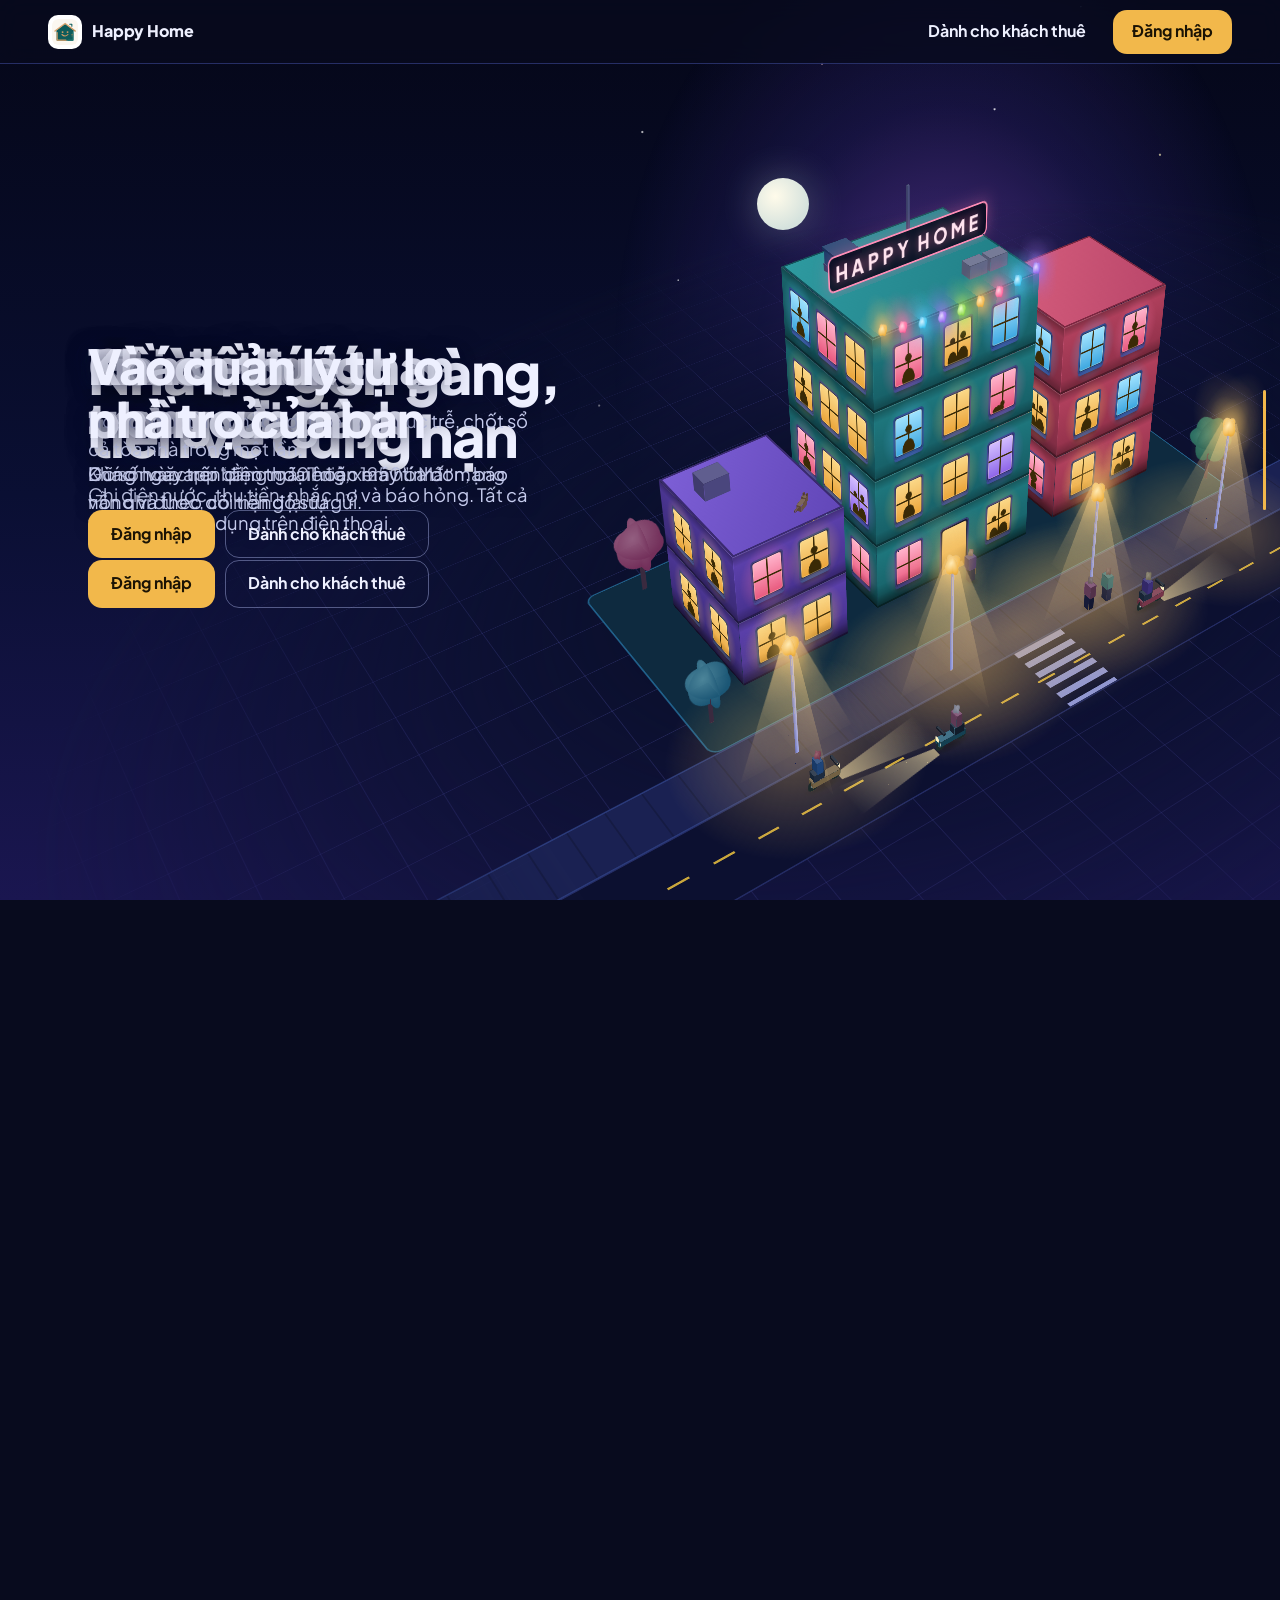
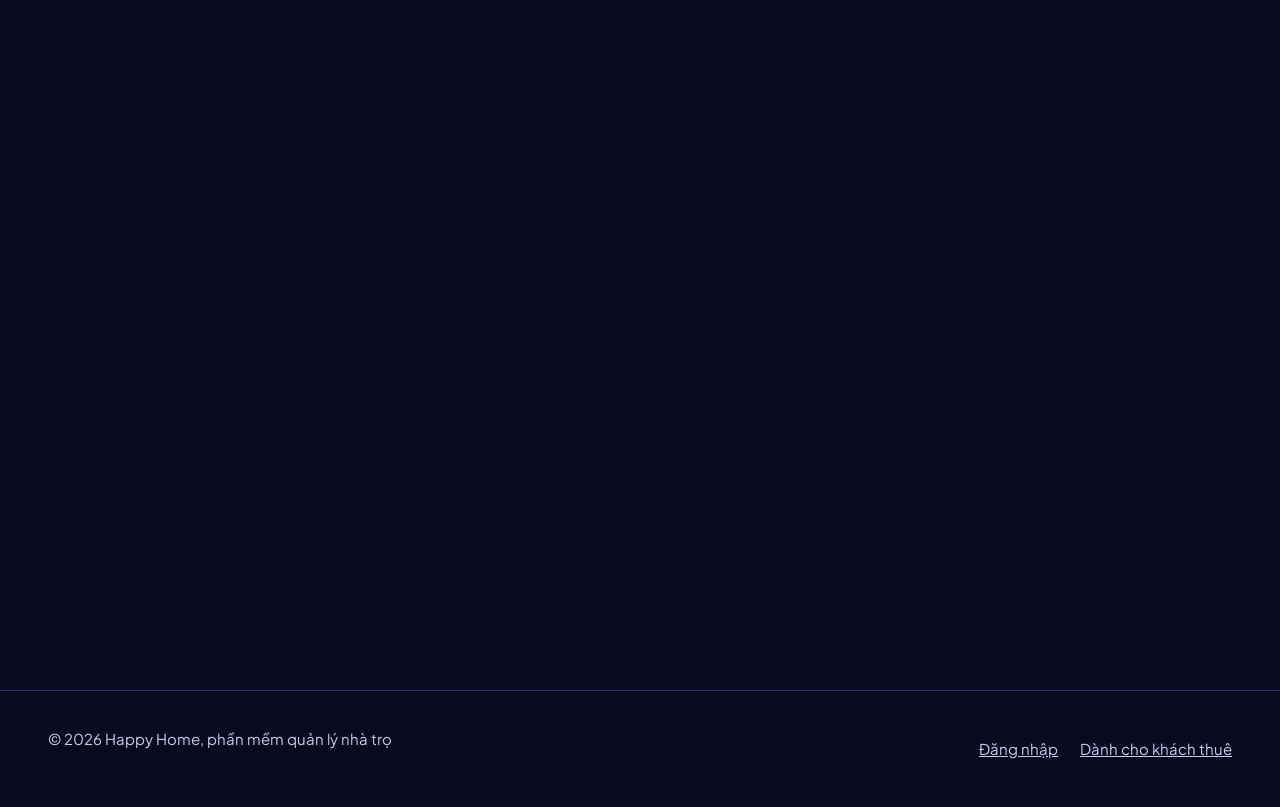
==== gioi-thieu/index.html @ 99007928 "Trang giới thiệu có hiệu ứng cuộn: khu nhà trọ 3D nhiều màu, trời đi từ sáng qua chiều tới tối - gio" ====
<!DOCTYPE html>
<html lang="vi">
<head>
  <meta charset="UTF-8">
  <meta name="viewport" content="width=device-width, initial-scale=1.0, viewport-fit=cover">
  <title>Happy Home: quản lý nhà trọ gọn gàng, tiền về đúng hạn</title>
  <meta name="description" content="Ghi điện nước, thu tiền, nhắc nợ và báo hỏng trong một ứng dụng trên điện thoại, dành cho chủ nhà trọ.">
  <meta name="theme-color" content="#080B1E">
  <meta name="color-scheme" content="dark">
  <meta property="og:type" content="website">
  <meta property="og:title" content="Happy Home: quản lý nhà trọ gọn gàng, tiền về đúng hạn">
  <meta property="og:description" content="Ghi điện nước, thu tiền, nhắc nợ và báo hỏng trong một ứng dụng trên điện thoại.">
  <meta property="og:image" content="https://giathinh-anl.github.io/happy-home/assets/icon-512.png">
  <link rel="icon" type="image/svg+xml" href="../assets/logo-icon.svg">
  <link rel="preconnect" href="https://fonts.googleapis.com">
  <link rel="preconnect" href="https://fonts.gstatic.com" crossorigin>
  <link href="https://fonts.googleapis.com/css2?family=Plus+Jakarta+Sans:wght@400..800&display=swap" rel="stylesheet">
  <link rel="stylesheet" href="gioi-thieu.css?v=32">
</head>
<body>
  <header class="nav">
    <a class="brand" href="./" aria-label="Happy Home">
      <img src="../assets/logo-icon.svg" alt="" width="34" height="34">
      <span>Happy Home</span>
    </a>
    <div class="nav-r">
      <a class="btn ghost" href="../tenant-app/">Dành cho khách thuê</a>
      <a class="btn primary" href="../">Đăng nhập</a>
    </div>
  </header>

  <main>
    <section class="scene" id="scene" aria-label="Giới thiệu Happy Home">
      <p class="sr-only">Happy Home giúp chủ nhà trọ ghi điện nước, thu tiền đúng hạn, nhắc nợ, chốt sổ cả tòa nhà trong một lần. Khách thuê vào bằng mã riêng để xem hóa đơn, báo hỏng và theo dõi tiến độ sửa.</p>

      <div class="stage">
        <div class="copy">
          <div class="cap cap-0">
            <h1>Nhà trọ gọn gàng, tiền về đúng hạn</h1>
            <p>Ghi điện nước, thu tiền, nhắc nợ và báo hỏng. Tất cả trong một ứng dụng trên điện thoại.</p>
            <div class="actions">
              <a class="btn primary" href="../">Đăng nhập</a>
              <a class="btn outline" href="../tenant-app/">Dành cho khách thuê</a>
            </div>
          </div>

          <div class="cap cap-1">
            <h2>Ghi điện nước trong vài giây</h2>
            <p>Gõ số hoặc nói “phòng 101 điện 1250”. Mất mạng vẫn ghi được, có mạng lại tự gửi.</p>
          </div>

          <div class="cap cap-2">
            <h2>Tiền về đúng hạn</h2>
            <p>Hóa đơn tự tính, nhắc nợ theo từng mức trễ, chốt sổ cả tòa nhà trong một lần.</p>
          </div>

          <div class="cap cap-3">
            <h2>Khách thuê tự lo phần của mình</h2>
            <p>Khách vào app bằng mã riêng, xem hóa đơn, báo hỏng và theo dõi tiến độ sửa.</p>
          </div>

          <div class="cap cap-4">
            <h2>Vào quản lý nhà trọ của bạn</h2>
            <p>Dùng ngay trên điện thoại hoặc máy tính.</p>
            <div class="actions">
              <a class="btn primary" href="../">Đăng nhập</a>
              <a class="btn outline" href="../tenant-app/">Dành cho khách thuê</a>
            </div>
          </div>
        </div>

        <div class="scene3d" role="img" aria-label="Khu nhà trọ về đêm: các tầng của tòa nhà lần lượt hạ xuống, đèn đường và cửa sổ sáng dần, xe máy chạy qua, khách thuê kéo vali vào cửa, khi bạn cuộn trang">
          <div class="sky" aria-hidden="true"><i class="sun"></i><i class="moon"></i><i class="stars"></i><i class="cloud" style="--x:6%;--y:16%;--w:300px"></i><i class="cloud" style="--x:44%;--y:8%;--w:260px"></i><i class="cloud" style="--x:66%;--y:26%;--w:320px"></i><i class="cloud" style="--x:20%;--y:34%;--w:240px"></i></div>
          <div class="fit"><div class="world"><i class="plane ground"></i><i class="plane plot"></i><i class="plane walk"></i><i class="plane road"></i><i class="plane zebra"></i><div class="tree" style="--x:-340px;--y:-118px;--s:1.0;--lfa:#FF9BC2;--lfb:#C2437F"><i class="trunk tr1"></i><i class="trunk tr2"></i><i class="crown k1"></i><i class="crown k2"></i><i class="crown k3"></i></div><div class="tree" style="--x:-185px;--y:-132px;--s:0.9;--lfa:#5FD6A0;--lfb:#1F8F6B"><i class="trunk tr1"></i><i class="trunk tr2"></i><i class="crown k1"></i><i class="crown k2"></i><i class="crown k3"></i></div><div class="tree" style="--x:170px;--y:-128px;--s:1.0;--lfa:#B79BFF;--lfb:#6B47D6"><i class="trunk tr1"></i><i class="trunk tr2"></i><i class="crown k1"></i><i class="crown k2"></i><i class="crown k3"></i></div><div class="tree" style="--x:335px;--y:-112px;--s:0.95;--lfa:#FF9BC2;--lfb:#C2437F"><i class="trunk tr1"></i><i class="trunk tr2"></i><i class="crown k1"></i><i class="crown k2"></i><i class="crown k3"></i></div><div class="tree" style="--x:-385px;--y:128px;--s:0.85;--lfa:#7FE3F0;--lfb:#1C8FB0"><i class="trunk tr1"></i><i class="trunk tr2"></i><i class="crown k1"></i><i class="crown k2"></i><i class="crown k3"></i></div><div class="tree" style="--x:395px;--y:140px;--s:0.9;--lfa:#5FD6A0;--lfb:#1F8F6B"><i class="trunk tr1"></i><i class="trunk tr2"></i><i class="crown k1"></i><i class="crown k2"></i><i class="crown k3"></i></div><div class="lamp" style="--x:-330px;--y:225px;--i:0"><i class="pole p1"></i><i class="pole p2"></i><i class="pool"></i><i class="cone cn1"></i><i class="cone cn2"></i><div class="bulb lampb" style="--x:0px;--y:0px;--z:140px;--s:22px;"><i class="core c1"></i><i class="core c2"></i><i class="halo h1"></i><i class="halo h2"></i></div></div><div class="lamp" style="--x:-110px;--y:225px;--i:1"><i class="pole p1"></i><i class="pole p2"></i><i class="pool"></i><i class="cone cn1"></i><i class="cone cn2"></i><div class="bulb lampb" style="--x:0px;--y:0px;--z:140px;--s:22px;"><i class="core c1"></i><i class="core c2"></i><i class="halo h1"></i><i class="halo h2"></i></div></div><div class="lamp" style="--x:110px;--y:225px;--i:2"><i class="pole p1"></i><i class="pole p2"></i><i class="pool"></i><i class="cone cn1"></i><i class="cone cn2"></i><div class="bulb lampb" style="--x:0px;--y:0px;--z:140px;--s:22px;"><i class="core c1"></i><i class="core c2"></i><i class="halo h1"></i><i class="halo h2"></i></div></div><div class="lamp" style="--x:330px;--y:225px;--i:3"><i class="pole p1"></i><i class="pole p2"></i><i class="pool"></i><i class="cone cn1"></i><i class="cone cn2"></i><div class="bulb lampb" style="--x:0px;--y:0px;--z:140px;--s:22px;"><i class="core c1"></i><i class="core c2"></i><i class="halo h1"></i><i class="halo h2"></i></div></div><i class="plane spill"></i><div class="bld tower" style="--w:240px;--d:190px;--h:84px;--x:0px;--y:-10px"><i class="plane shadow" style="--a:22;--b:72"></i><div class="floor" style="--z:0px;--a:22;--b:36;--t0:84"><div class="face f-front"><i class="win lc-p" style="--j:0"></i><b class="door"></b><i class="win sil-b" style="--j:1"></i></div><div class="face f-right"><i class="win sil-a lc-c" style="--j:2"></i><i class="win sil-c" style="--j:3"></i><i class="win lc-v" style="--j:4"></i></div><div class="face f-back"><i class="win sil-a lc-p" style="--j:5"></i><i class="win" style="--j:6"></i><i class="win" style="--j:7"></i></div><div class="face f-left"><i class="win sil-a" style="--j:8"></i><i class="win lc-c" style="--j:9"></i><i class="win lc-p" style="--j:10"></i></div><div class="face f-top"></div></div><div class="floor" style="--z:84px;--a:34;--b:48;--t0:96"><div class="face f-front"><i class="win sil-a" style="--j:0"></i><i class="win fl" style="--j:1"><u></u></i><i class="win lc-v" style="--j:2"></i></div><div class="face f-right"><i class="win sil-a" style="--j:3"></i><i class="win sil-b lc-p" style="--j:4"></i><i class="win lc-c" style="--j:5"></i></div><div class="face f-back"><i class="win sil-a" style="--j:6"></i><i class="win sil-d" style="--j:7"></i><i class="win" style="--j:8"></i></div><div class="face f-left"><i class="win sil-a lc-p" style="--j:9"></i><i class="win" style="--j:10"></i><i class="win sil-b lc-v" style="--j:11"></i></div><div class="face f-top"></div></div><div class="floor" style="--z:168px;--a:46;--b:60;--t0:108"><div class="face f-front"><i class="win sil-a lc-c" style="--j:0"></i><i class="win" style="--j:1"></i><i class="win sil-c lc-p" style="--j:2"></i></div><div class="face f-right"><i class="win sil-a" style="--j:3"></i><i class="win" style="--j:4"></i><i class="win" style="--j:5"></i></div><div class="face f-back"><i class="win sil-a" style="--j:6"></i><i class="win lc-p" style="--j:7"></i><i class="win sil-d lc-v" style="--j:8"></i></div><div class="face f-left"><i class="win sil-a" style="--j:9"></i><i class="win" style="--j:10"></i><i class="win" style="--j:11"></i></div><div class="face f-top"></div></div><div class="floor" style="--z:252px;--a:58;--b:72;--t0:120"><div class="face f-front"><i class="win sil-a lc-p" style="--j:0"></i><i class="win sil-b" style="--j:1"></i><i class="win lc-c" style="--j:2"></i></div><div class="face f-right"><i class="win sil-a" style="--j:3"></i><i class="win" style="--j:4"></i><i class="win lc-p" style="--j:5"></i></div><div class="face f-back"><i class="win sil-a" style="--j:6"></i><i class="win" style="--j:7"></i><i class="win sil-b" style="--j:8"></i></div><div class="face f-left"><i class="win sil-a lc-c" style="--j:9"></i><i class="win lc-p" style="--j:10"></i><i class="win" style="--j:11"></i></div><div class="face f-top"></div><b class="mb " style="--l:30px;--w:30px;--h:24px;--x:-68px;--y:-42px;--z:84px;--c:#2E8BE0"><i class="m-f"></i><i class="m-b"></i><i class="m-r"></i><i class="m-l"></i><i class="m-t"></i></b><b class="mb " style="--l:34px;--w:34px;--h:3px;--x:-68px;--y:-42px;--z:108px;--c:#1F6DB8"><i class="m-f"></i><i class="m-b"></i><i class="m-r"></i><i class="m-l"></i><i class="m-t"></i></b><b class="mb " style="--l:8px;--w:8px;--h:8px;--x:-80px;--y:-54px;--z:84px;--c:#6E77C2"><i class="m-f"></i><i class="m-b"></i><i class="m-r"></i><i class="m-l"></i><i class="m-t"></i></b><b class="mb " style="--l:8px;--w:8px;--h:8px;--x:-56px;--y:-54px;--z:84px;--c:#6E77C2"><i class="m-f"></i><i class="m-b"></i><i class="m-r"></i><i class="m-l"></i><i class="m-t"></i></b><b class="mb " style="--l:26px;--w:16px;--h:15px;--x:56px;--y:52px;--z:84px;--c:#D6DCFF"><i class="m-f"></i><i class="m-b"></i><i class="m-r"></i><i class="m-l"></i><i class="m-t"></i></b><b class="mb " style="--l:26px;--w:16px;--h:15px;--x:86px;--y:52px;--z:84px;--c:#D6DCFF"><i class="m-f"></i><i class="m-b"></i><i class="m-r"></i><i class="m-l"></i><i class="m-t"></i></b><b class="mb " style="--l:3px;--w:3px;--h:60px;--x:40px;--y:-60px;--z:84px;--c:#9AA3E6"><i class="m-f"></i><i class="m-b"></i><i class="m-r"></i><i class="m-l"></i><i class="m-t"></i></b></div><i class="ring" style="--z:0px;--r:33"></i><i class="ring" style="--z:84px;--r:45"></i><i class="ring" style="--z:168px;--r:57"></i><i class="ring" style="--z:252px;--r:69"></i></div><div class="bld left" style="--w:150px;--d:170px;--h:84px;--x:-250px;--y:15px"><i class="plane shadow" style="--a:84;--b:110"></i><div class="floor" style="--z:0px;--a:84;--b:98;--t0:132"><div class="face f-front"><i class="win sil-a" style="--j:0"></i><i class="win" style="--j:1"></i></div><div class="face f-right"><i class="win lc-v" style="--j:2"></i><i class="win sil-a lc-p" style="--j:3"></i></div><div class="face f-back"><i class="win lc-c" style="--j:4"></i><i class="win" style="--j:5"></i></div><div class="face f-left"><i class="win sil-a" style="--j:6"></i><i class="win" style="--j:7"></i></div><div class="face f-top"></div></div><div class="floor" style="--z:84px;--a:96;--b:110;--t0:144"><div class="face f-front"><i class="win lc-p" style="--j:0"></i><i class="win sil-a" style="--j:1"></i></div><div class="face f-right"><i class="win sil-b" style="--j:2"></i><i class="win sil-c lc-c" style="--j:3"></i></div><div class="face f-back"><i class="win sil-a" style="--j:4"></i><i class="win lc-p" style="--j:5"></i></div><div class="face f-left"><i class="win" style="--j:6"></i><i class="win sil-a" style="--j:7"></i></div><div class="face f-top"></div><b class="mb " style="--l:34px;--w:26px;--h:22px;--x:-34px;--y:-30px;--z:84px;--c:#9C8FEA"><i class="m-f"></i><i class="m-b"></i><i class="m-r"></i><i class="m-l"></i><i class="m-t"></i></b><div class="cat" style="--x:34px;--y:58px"><b class="mb " style="--l:14px;--w:6px;--h:7px;--x:0px;--y:0px;--z:0px;--c:#E8A34B"><i class="m-f"></i><i class="m-b"></i><i class="m-r"></i><i class="m-l"></i><i class="m-t"></i></b><b class="mb " style="--l:6px;--w:6px;--h:6px;--x:9px;--y:0px;--z:3px;--c:#E8A34B"><i class="m-f"></i><i class="m-b"></i><i class="m-r"></i><i class="m-l"></i><i class="m-t"></i></b><b class="mb " style="--l:2px;--w:2px;--h:3px;--x:10px;--y:-2px;--z:9px;--c:#C9822B"><i class="m-f"></i><i class="m-b"></i><i class="m-r"></i><i class="m-l"></i><i class="m-t"></i></b><b class="mb " style="--l:2px;--w:2px;--h:3px;--x:10px;--y:2px;--z:9px;--c:#C9822B"><i class="m-f"></i><i class="m-b"></i><i class="m-r"></i><i class="m-l"></i><i class="m-t"></i></b><b class="mb " style="--l:10px;--w:2px;--h:2px;--x:-11px;--y:0px;--z:4px;--c:#C9822B"><i class="m-f"></i><i class="m-b"></i><i class="m-r"></i><i class="m-l"></i><i class="m-t"></i></b></div></div><i class="ring" style="--z:0px;--r:95"></i><i class="ring" style="--z:84px;--r:107"></i></div><div class="bld right" style="--w:170px;--d:150px;--h:84px;--x:255px;--y:5px"><i class="plane shadow" style="--a:92;--b:130"></i><div class="floor" style="--z:0px;--a:92;--b:106;--t0:140"><div class="face f-front"><i class="win" style="--j:0"></i><i class="win sil-b" style="--j:1"></i></div><div class="face f-right"><i class="win sil-a lc-p" style="--j:2"></i><i class="win" style="--j:3"></i></div><div class="face f-back"><i class="win lc-v" style="--j:4"></i><i class="win sil-a" style="--j:5"></i></div><div class="face f-left"><i class="win sil-c" style="--j:6"></i><i class="win sil-d lc-p" style="--j:7"></i></div><div class="face f-top"></div></div><div class="floor" style="--z:84px;--a:104;--b:118;--t0:152"><div class="face f-front"><i class="win sil-a" style="--j:0"></i><i class="win lc-c" style="--j:1"></i></div><div class="face f-right"><i class="win" style="--j:2"></i><i class="win sil-a" style="--j:3"></i></div><div class="face f-back"><i class="win lc-p" style="--j:4"></i><i class="win lc-v" style="--j:5"></i></div><div class="face f-left"><i class="win sil-a" style="--j:6"></i><i class="win sil-b" style="--j:7"></i></div><div class="face f-top"></div></div><div class="floor" style="--z:168px;--a:116;--b:130;--t0:164"><div class="face f-front"><i class="win lc-c" style="--j:0"></i><i class="win sil-a lc-p" style="--j:1"></i></div><div class="face f-right"><i class="win" style="--j:2"></i><i class="win" style="--j:3"></i></div><div class="face f-back"><i class="win sil-a" style="--j:4"></i><i class="win" style="--j:5"></i></div><div class="face f-left"><i class="win sil-b lc-p" style="--j:6"></i><i class="win sil-a lc-c" style="--j:7"></i></div><div class="face f-top"></div></div><i class="ring" style="--z:0px;--r:103"></i><i class="ring" style="--z:84px;--r:115"></i><i class="ring" style="--z:168px;--r:127"></i></div><div class="bulb fest bc-a" style="--x:-110.0px;--y:91px;--z:346.0px;--s:12px;--j:0"><i class="core c1"></i><i class="core c2"></i><i class="halo h1"></i><i class="halo h2"></i></div><div class="bulb fest bc-p" style="--x:-82.5px;--y:91px;--z:340.3px;--s:12px;--j:1"><i class="core c1"></i><i class="core c2"></i><i class="halo h1"></i><i class="halo h2"></i></div><div class="bulb fest bc-c" style="--x:-55.0px;--y:91px;--z:336.2px;--s:12px;--j:2"><i class="core c1"></i><i class="core c2"></i><i class="halo h1"></i><i class="halo h2"></i></div><div class="bulb fest bc-v" style="--x:-27.5px;--y:91px;--z:333.8px;--s:12px;--j:3"><i class="core c1"></i><i class="core c2"></i><i class="halo h1"></i><i class="halo h2"></i></div><div class="bulb fest bc-l" style="--x:0.0px;--y:91px;--z:333.0px;--s:12px;--j:4"><i class="core c1"></i><i class="core c2"></i><i class="halo h1"></i><i class="halo h2"></i></div><div class="bulb fest bc-a" style="--x:27.5px;--y:91px;--z:333.8px;--s:12px;--j:5"><i class="core c1"></i><i class="core c2"></i><i class="halo h1"></i><i class="halo h2"></i></div><div class="bulb fest bc-p" style="--x:55.0px;--y:91px;--z:336.2px;--s:12px;--j:6"><i class="core c1"></i><i class="core c2"></i><i class="halo h1"></i><i class="halo h2"></i></div><div class="bulb fest bc-c" style="--x:82.5px;--y:91px;--z:340.3px;--s:12px;--j:7"><i class="core c1"></i><i class="core c2"></i><i class="halo h1"></i><i class="halo h2"></i></div><div class="bulb fest bc-v" style="--x:110.0px;--y:91px;--z:346.0px;--s:12px;--j:8"><i class="core c1"></i><i class="core c2"></i><i class="halo h1"></i><i class="halo h2"></i></div><div class="sign" style="--y:-10px;--z:362px">HAPPY HOME</div><div class="scoot" style="--y:282px;--rot:0deg;--x0:-820px;--x1:820px;--xs:160px;--a:104;--b:190"><i class="wheel" style="--x:15px"></i><i class="wheel" style="--x:-15px"></i><b class="mb " style="--l:36px;--w:9px;--h:7px;--x:0px;--y:0px;--z:8px;--c:#FF5A6A"><i class="m-f"></i><i class="m-b"></i><i class="m-r"></i><i class="m-l"></i><i class="m-t"></i></b><b class="mb " style="--l:14px;--w:9px;--h:10px;--x:-9px;--y:0px;--z:14px;--c:#34505A"><i class="m-f"></i><i class="m-b"></i><i class="m-r"></i><i class="m-l"></i><i class="m-t"></i></b><b class="mb " style="--l:8px;--w:11px;--h:15px;--x:-8px;--y:0px;--z:24px;--c:#7B5BE0"><i class="m-f"></i><i class="m-b"></i><i class="m-r"></i><i class="m-l"></i><i class="m-t"></i></b><i class="dk dk1" style="--x:-7px;--y:0px;--z:44px;--s:10px;--c:#FFE27A"></i><i class="dk dk2" style="--x:-7px;--y:0px;--z:44px;--s:10px;--c:#FFE27A"></i><b class="mb " style="--l:3px;--w:14px;--h:3px;--x:14px;--y:0px;--z:24px;--c:#2D3B3A"><i class="m-f"></i><i class="m-b"></i><i class="m-r"></i><i class="m-l"></i><i class="m-t"></i></b><i class="hl"></i><i class="beam"></i></div><div class="scoot" style="--y:318px;--rot:180deg;--x0:820px;--x1:-820px;--xs:-180px;--a:144;--b:244"><i class="wheel" style="--x:15px"></i><i class="wheel" style="--x:-15px"></i><b class="mb " style="--l:36px;--w:9px;--h:7px;--x:0px;--y:0px;--z:8px;--c:#2EC4D6"><i class="m-f"></i><i class="m-b"></i><i class="m-r"></i><i class="m-l"></i><i class="m-t"></i></b><b class="mb " style="--l:14px;--w:9px;--h:10px;--x:-9px;--y:0px;--z:14px;--c:#34505A"><i class="m-f"></i><i class="m-b"></i><i class="m-r"></i><i class="m-l"></i><i class="m-t"></i></b><b class="mb " style="--l:8px;--w:11px;--h:15px;--x:-8px;--y:0px;--z:24px;--c:#FF8FB8"><i class="m-f"></i><i class="m-b"></i><i class="m-r"></i><i class="m-l"></i><i class="m-t"></i></b><i class="dk dk1" style="--x:-7px;--y:0px;--z:44px;--s:10px;--c:#FFFFFF"></i><i class="dk dk2" style="--x:-7px;--y:0px;--z:44px;--s:10px;--c:#FFFFFF"></i><b class="mb " style="--l:3px;--w:14px;--h:3px;--x:14px;--y:0px;--z:24px;--c:#2D3B3A"><i class="m-f"></i><i class="m-b"></i><i class="m-r"></i><i class="m-l"></i><i class="m-t"></i></b><i class="hl"></i><i class="beam"></i></div><div class="scoot" style="--y:282px;--rot:0deg;--x0:-820px;--x1:820px;--xs:-330px;--a:196;--b:292"><i class="wheel" style="--x:15px"></i><i class="wheel" style="--x:-15px"></i><b class="mb " style="--l:36px;--w:9px;--h:7px;--x:0px;--y:0px;--z:8px;--c:#FFC83D"><i class="m-f"></i><i class="m-b"></i><i class="m-r"></i><i class="m-l"></i><i class="m-t"></i></b><b class="mb " style="--l:14px;--w:9px;--h:10px;--x:-9px;--y:0px;--z:14px;--c:#34505A"><i class="m-f"></i><i class="m-b"></i><i class="m-r"></i><i class="m-l"></i><i class="m-t"></i></b><b class="mb " style="--l:8px;--w:11px;--h:15px;--x:-8px;--y:0px;--z:24px;--c:#2E8BE0"><i class="m-f"></i><i class="m-b"></i><i class="m-r"></i><i class="m-l"></i><i class="m-t"></i></b><i class="dk dk1" style="--x:-7px;--y:0px;--z:44px;--s:10px;--c:#FF5A6A"></i><i class="dk dk2" style="--x:-7px;--y:0px;--z:44px;--s:10px;--c:#FF5A6A"></i><b class="mb " style="--l:3px;--w:14px;--h:3px;--x:14px;--y:0px;--z:24px;--c:#2D3B3A"><i class="m-f"></i><i class="m-b"></i><i class="m-r"></i><i class="m-l"></i><i class="m-t"></i></b><i class="hl"></i><i class="beam"></i></div><div class="ppl " style="--x:96px;--y:240px;--rot:180deg;"><b class="mb " style="--l:8px;--w:9px;--h:17px;--x:0px;--y:0px;--z:0px;--c:#34406E"><i class="m-f"></i><i class="m-b"></i><i class="m-r"></i><i class="m-l"></i><i class="m-t"></i></b><b class="mb " style="--l:9px;--w:12px;--h:16px;--x:0px;--y:0px;--z:17px;--c:#FF8FB8"><i class="m-f"></i><i class="m-b"></i><i class="m-r"></i><i class="m-l"></i><i class="m-t"></i></b><i class="dk dk1" style="--x:0px;--y:0px;--z:38px;--s:9px;--c:#E5B48F"></i><i class="dk dk2" style="--x:0px;--y:0px;--z:38px;--s:9px;--c:#E5B48F"></i><i class="plane psh"></i></div><div class="ppl " style="--x:124px;--y:240px;--rot:0deg;"><b class="mb " style="--l:8px;--w:9px;--h:17px;--x:0px;--y:0px;--z:0px;--c:#2D3358"><i class="m-f"></i><i class="m-b"></i><i class="m-r"></i><i class="m-l"></i><i class="m-t"></i></b><b class="mb " style="--l:9px;--w:12px;--h:16px;--x:0px;--y:0px;--z:17px;--c:#6EE0C0"><i class="m-f"></i><i class="m-b"></i><i class="m-r"></i><i class="m-l"></i><i class="m-t"></i></b><i class="dk dk1" style="--x:0px;--y:0px;--z:38px;--s:9px;--c:#C98B62"></i><i class="dk dk2" style="--x:0px;--y:0px;--z:38px;--s:9px;--c:#C98B62"></i><i class="plane psh"></i></div><div class="ppl tenant" style="--x:6px;--y:112px;--rot:-90deg;--x0:-110px;--y0:268px;--x1:6px;--y1:112px"><b class="mb " style="--l:8px;--w:9px;--h:17px;--x:0px;--y:0px;--z:0px;--c:#34406E"><i class="m-f"></i><i class="m-b"></i><i class="m-r"></i><i class="m-l"></i><i class="m-t"></i></b><b class="mb " style="--l:9px;--w:12px;--h:16px;--x:0px;--y:0px;--z:17px;--c:#7B5BE0"><i class="m-f"></i><i class="m-b"></i><i class="m-r"></i><i class="m-l"></i><i class="m-t"></i></b><i class="dk dk1" style="--x:0px;--y:0px;--z:38px;--s:9px;--c:#E5B48F"></i><i class="dk dk2" style="--x:0px;--y:0px;--z:38px;--s:9px;--c:#E5B48F"></i><b class="mb " style="--l:11px;--w:5px;--h:15px;--x:9px;--y:9px;--z:0px;--c:#F2B84B"><i class="m-f"></i><i class="m-b"></i><i class="m-r"></i><i class="m-l"></i><i class="m-t"></i></b><i class="plane psh"></i></div></div></div>
        </div>

        <div class="rail" aria-hidden="true"><i></i></div>
      </div>
    </section>
  </main>

  <footer class="foot">
    <span>© 2026 Happy Home, phần mềm quản lý nhà trọ</span>
    <nav aria-label="Liên kết">
      <a href="../">Đăng nhập</a>
      <a href="../tenant-app/">Dành cho khách thuê</a>
    </nav>
  </footer>
</body>
</html>
---- gioi-thieu/gioi-thieu.css ----
/* Trang giới thiệu có hiệu ứng cuộn (gioi-thieu/): khu nhà trọ nhiều màu, trời đi từ sáng qua chiều tới tối, dựng bằng CSS 3D.
   Không dùng thư viện, không JavaScript, không ảnh: cảnh dựng bằng CSS (transform-style: preserve-3d), hiệu ứng chạy bằng
   CSS scroll-driven animations (animation-timeline: scroll()). index.html và các dòng màu của từng tòa do script sinh ra.
   Mọi màu của cảnh pha theo MỘT số --n (0 là ban ngày, 0,5 là hoàng hôn, 1 là ban đêm), khai báo bằng @property và chạy theo cuộn.
   Trình duyệt chưa hỗ trợ, hoặc người dùng bật "giảm chuyển động", sẽ thấy cảnh ban đêm đã dựng xong (--n bằng 1) và chữ xếp dọc.
   Mỗi tòa một màu (xanh ngọc, tím, san hô); đèn trong phòng phần lớn vàng ấm, số khác hồng, xanh ti vi, tím; nút đăng nhập vẫn là vàng đèn (--accent).
   Bo góc: nút 14px, khối nhỏ 4 đến 8px.
   Lưu ý: không đặt opacity lên phần tử đang có preserve-3d (sẽ làm phẳng cảnh 3D), nên các tầng dùng visibility. */
@property --n { syntax: '<number>'; inherits: true; initial-value: 0; }

* { box-sizing: border-box; }
:root {
  color-scheme: dark;
  --bg: #080B1E; --line: #2A3366; --ink: #EEF0FF; --ink-2: #C6CCEE;
  --accent: #F2B84B; --accent-ink: #1B1304; --r-btn: 14px;
  --sv: 1.7svh; /* 1 đơn vị cuộn của cảnh: đổi số này để kéo dài hoặc rút ngắn cả trang */
}
html { -webkit-text-size-adjust: 100%; }
body {
  margin: 0; background: var(--bg); color: var(--ink);
  font-family: 'Plus Jakarta Sans', system-ui, -apple-system, 'Segoe UI', sans-serif; font-size: 16px; line-height: 1.55;
}
a { color: inherit; }
:focus-visible { outline: 3px solid var(--accent); outline-offset: 3px; border-radius: 6px; }
.sr-only { position: absolute; width: 1px; height: 1px; margin: -1px; overflow: hidden; clip: rect(0 0 0 0); white-space: nowrap; }

/* Thanh trên cùng, một dòng, cao 64px */
.nav {
  position: fixed; inset: 0 0 auto 0; z-index: 20; height: 64px; display: flex; align-items: center; justify-content: space-between;
  padding: 0 clamp(16px, 4vw, 48px); background: rgba(8, 11, 30, .78); border-bottom: 1px solid rgba(60, 72, 150, .6);
  backdrop-filter: blur(12px); -webkit-backdrop-filter: blur(12px);
}
.brand { display: flex; align-items: center; gap: 10px; font-weight: 800; letter-spacing: -.01em; text-decoration: none; }
.brand img { width: 34px; height: 34px; border-radius: 10px; background: #fff; padding: 4px; }
.nav-r { display: flex; align-items: center; gap: 8px; }

.btn {
  display: inline-flex; align-items: center; justify-content: center; min-height: 48px; padding: 0 22px; border-radius: var(--r-btn);
  font: inherit; font-weight: 700; text-decoration: none; white-space: nowrap; border: 1px solid transparent;
  transition: transform .15s ease, filter .15s ease, background-color .15s ease;
}
.btn:active { transform: translateY(1px) scale(.98); }
.btn.primary { background: var(--accent); color: var(--accent-ink); }
.btn.primary:hover { filter: brightness(1.06); }
.btn.outline, .btn.ghost { border-color: rgba(190, 200, 255, .4); color: var(--ink); }
.btn.outline:hover, .btn.ghost:hover { background: rgba(190, 200, 255, .12); }
.btn.ghost { border-color: transparent; }
.nav .btn { min-height: 44px; padding: 0 18px; }
@media (max-width: 639px) { .nav .ghost { display: none; } }

/* ===== Bản tĩnh (mặc định): cảnh ban đêm đã dựng xong, hai cột trên máy tính, một cột trên điện thoại ===== */
.stage {
  --n: 1;
  --n2: clamp(0, calc(var(--n) * 2), 1);                    /* nửa đầu: ngày sang chiều */
  --n3: clamp(0, calc(var(--n) * 2 - 1), 1);                /* nửa sau: chiều sang đêm */
  --m2: calc(var(--n2) * 100%);
  --m3: calc(var(--n3) * 100%);
  --ng: clamp(0, calc((var(--n) - .35) * 2.2), 1);          /* độ sáng của đèn: tắt khi trời sáng, bật dần từ chiều */
  --sc: color-mix(in oklab, #3A2A06 calc(var(--ng) * 100%), transparent);   /* song cửa và bóng người trong ô sáng */
  --sign-bg: color-mix(in oklab, rgba(8, 11, 30, .92) calc(var(--ng) * 100%), #FFFFFF);   /* bảng hiệu: tối ban đêm, trắng ban ngày */
  --sign-ink: color-mix(in oklab, #FFE3EE calc(var(--ng) * 100%), #C2305F);
  --sign-line: color-mix(in oklab, #FF8FB8 calc(var(--ng) * 100%), #E0527F);
  --sk1: color-mix(in oklab, #050718 var(--m3), color-mix(in oklab, #3E2A86 var(--m2), #2B6FD6));
  --sk2: color-mix(in oklab, #0A0F33 var(--m3), color-mix(in oklab, #C94A84 var(--m2), #5FA8F0));
  --sk3: color-mix(in oklab, #1A1650 var(--m3), color-mix(in oklab, #FFB06B var(--m2), #BFE2FF));
  --c-ground: color-mix(in oklab, #0A0F2C var(--m3), color-mix(in oklab, #B58FC8 var(--m2), #BFE4EC));
  --c-grid: color-mix(in oklab, rgba(120, 120, 245, .22) var(--m3), color-mix(in oklab, rgba(130, 80, 170, .3) var(--m2), rgba(60, 110, 170, .26)));
  --c-plot: color-mix(in oklab, #0E2A3F var(--m3), color-mix(in oklab, #8BA878 var(--m2), #7FD08F));
  --c-plot-e: color-mix(in oklab, #20608A var(--m3), color-mix(in oklab, #6F8D6A var(--m2), #4FB36A));
  --c-walk: color-mix(in oklab, #1A2152 var(--m3), color-mix(in oklab, #AB9CC4 var(--m2), #DAD6EC));
  --c-walk-e: color-mix(in oklab, #2A3A7A var(--m3), color-mix(in oklab, #8070A4 var(--m2), #B9B3D6));
  --c-road: color-mix(in oklab, #0C1030 var(--m3), color-mix(in oklab, #4D4770 var(--m2), #5B6585));
  --c-road-e: color-mix(in oklab, #232B63 var(--m3), color-mix(in oklab, #383254 var(--m2), #454E70));
  --c-dash: color-mix(in oklab, #C9A63C var(--m3), color-mix(in oklab, #F5C86A var(--m2), #FFE27A));
  --c-zebra: color-mix(in oklab, #9BA4E8 var(--m3), color-mix(in oklab, #EAD9F2 var(--m2), #F6F8FF));
  --c-trunk: color-mix(in oklab, #3A2A3F var(--m3), color-mix(in oklab, #6D4F5E var(--m2), #8A6A5A));
  --gw-a: color-mix(in oklab, #18265C var(--m3), color-mix(in oklab, #A29FBE var(--m2), #9FD2FF));
  --gw-b: color-mix(in oklab, #111B44 var(--m3), color-mix(in oklab, #878EB5 var(--m2), #6FB4F0));
  --gw-e: color-mix(in oklab, #2B3B80 var(--m3), color-mix(in oklab, #CAB1BE var(--m2), #E6F2FF));
  --gw-s: color-mix(in oklab, #33478F var(--m3), color-mix(in oklab, #D2B6BE var(--m2), #F5FAFF));
  --c-door: color-mix(in oklab, #0E1438 var(--m3), color-mix(in oklab, #8D6696 var(--m2), #7A6BB8));
  --sunA: color-mix(in oklab, #FFE0B0 var(--m3), color-mix(in oklab, #FFD29A var(--m2), #FFFBE0));
  --sunB: color-mix(in oklab, #FFB070 var(--m3), color-mix(in oklab, #FF8A4C var(--m2), #FFE585));
  --cl-c: color-mix(in oklab, #FFFFFF var(--m3), color-mix(in oklab, #FFC9DD var(--m2), #FFFFFF));
  --scrim: linear-gradient(180deg, rgba(8, 14, 44, calc(.55 * (1 - var(--n3)))), transparent 55%);
  display: grid; gap: 24px; align-items: center; margin: 0; padding: 100px 20px 48px;
  background: var(--scrim), linear-gradient(180deg, var(--sk1), var(--sk2) 55%, var(--sk3));
}
@media (min-width: 900px) {
  .stage { --scrim: linear-gradient(90deg, rgba(8, 14, 44, calc(.55 * (1 - var(--n3)))), transparent 52%);
    grid-template-columns: minmax(0, 1fr) minmax(0, 1.05fr); padding: 112px max(48px, calc((100% - 1200px) / 2 + 48px)) 72px; min-height: 100svh; }
}
.copy { display: grid; gap: 48px; }
.cap h1, .cap h2 { margin: 0 0 14px; font-weight: 800; letter-spacing: -.03em; line-height: 1.1; text-wrap: balance; text-shadow: 0 2px 22px rgba(8, 14, 44, .5); }
.cap h1 { font-size: clamp(2.1rem, 5vw, 3.6rem); }
.cap h2 { font-size: clamp(1.8rem, 4.2vw, 3rem); }
.cap p { margin: 0 0 22px; max-width: 46ch; color: var(--ink-2); font-size: clamp(1rem, 1.5vw, 1.15rem); text-shadow: 0 1px 14px rgba(8, 14, 44, .55); }
.cap > :last-child { margin-bottom: 0; }
.actions { display: flex; flex-wrap: wrap; gap: 10px; }
.cap-4 { display: none; }
.rail { display: none; }

.scene3d { position: relative; width: 100%; height: min(540px, 72svh); perspective: 1800px; perspective-origin: 50% 38%; --fit: .52; }
@media (max-width: 899px) { .fit { top: 50% !important; } }
@media (max-width: 899px) and (max-height: 640px) { .scene3d { --fit: .4; } .fit { top: 62% !important; } }
@media (min-width: 640px) { .scene3d { --fit: .7; } }
@media (min-width: 900px) { .scene3d { --fit: .78; height: min(80svh, 700px); } .cap p { max-width: 34ch; } }
@media (min-width: 1200px) { .scene3d { --fit: .92; } }
.fit { position: absolute; left: 50%; top: 58%; width: 0; height: 0; transform-style: preserve-3d; transform: scale(var(--fit)); }
.world { position: absolute; left: 0; top: 0; width: 0; height: 0; transform-style: preserve-3d; transform: rotateX(54deg) rotateZ(-36deg) scale(.82); }
.world i, .world b, .world u { display: block; }

/* Bầu trời (phẳng, nằm sau cảnh 3D): quầng tím ban đêm, mặt trời lặn, trăng lên, sao hiện ra, mây ban ngày */
.sky { position: absolute; inset: -25% -15%; pointer-events: none; container-type: inline-size;
  background: radial-gradient(closest-side at 54% 40%, rgba(160, 90, 235, calc(.5 * var(--n3))), rgba(70, 50, 160, calc(.26 * var(--n3))) 56%, transparent); }
.sky i { display: block; position: absolute; }
.sun {
  right: 10%; top: 20%; width: 118px; height: 118px; border-radius: 50%; background: radial-gradient(circle, var(--sunA) 0 30%, var(--sunB) 55%, transparent 72%);
  transform: translate(calc(var(--n) * -70px), calc(var(--n) * 260px)); opacity: clamp(0, calc(1.7 - var(--n) * 1.9), 1);
}
.moon {
  left: 28%; top: 24%; width: 52px; height: 52px; border-radius: 50%; background: radial-gradient(circle at 35% 35%, #FFFBEA, #D5E2DD 70%);
  box-shadow: 0 0 40px rgba(220, 235, 230, .3); transform: translateY(calc((1 - var(--n)) * 150px)); opacity: clamp(0, calc(var(--n) * 2.4 - 1.1), 1);
}
.stars {
  inset: 0; opacity: clamp(0, calc(var(--n) * 2.6 - 1.5), 1);
  background:
    radial-gradient(1.6px 1.6px at 12% 20%, #fff, transparent), radial-gradient(1.2px 1.2px at 22% 8%, #fff, transparent),
    radial-gradient(1.6px 1.6px at 37% 14%, #FFD1E6, transparent), radial-gradient(1.2px 1.2px at 48% 6%, #fff, transparent),
    radial-gradient(1.6px 1.6px at 61% 18%, #fff, transparent), radial-gradient(1.2px 1.2px at 73% 9%, #BFE9FF, transparent),
    radial-gradient(1.6px 1.6px at 84% 22%, #FFF2B8, transparent), radial-gradient(1.2px 1.2px at 91% 12%, #fff, transparent),
    radial-gradient(1.2px 1.2px at 17% 33%, #fff, transparent), radial-gradient(1.2px 1.2px at 55% 30%, #CDBBFF, transparent),
    radial-gradient(1.2px 1.2px at 80% 36%, #fff, transparent), radial-gradient(1.6px 1.6px at 6% 44%, #fff, transparent);
}
.cloud { left: var(--x); top: var(--y); width: var(--w); height: 90px; filter: blur(7px); background: radial-gradient(closest-side, color-mix(in oklab, var(--cl-c) calc((1 - var(--n3)) * 78%), transparent), transparent); }
.cloud::after { content: ''; position: absolute; left: 30%; top: -32%; width: 56%; height: 124%; background: radial-gradient(closest-side, color-mix(in oklab, var(--cl-c) calc((1 - var(--n3)) * 68%), transparent), transparent); }

/* Mặt phẳng nằm trên mặt đất */
.plane { position: absolute; }
.ground {
  left: -1100px; top: -800px; width: 2200px; height: 1600px; transform: translateZ(-3px); background-color: var(--c-ground);
  background-image: linear-gradient(var(--c-grid) 1px, transparent 1px), linear-gradient(90deg, var(--c-grid) 1px, transparent 1px);
  background-size: 70px 70px; -webkit-mask-image: radial-gradient(closest-side, #000 30%, transparent 100%); mask-image: radial-gradient(closest-side, #000 30%, transparent 100%);
}
.plot { left: -410px; top: -150px; width: 820px; height: 320px; transform: translateZ(-2px); background: var(--c-plot); border: 2px solid var(--c-plot-e); border-radius: 14px; }
.walk {
  left: -1100px; top: 170px; width: 2200px; height: 76px; transform: translateZ(-1.8px); border-block: 2px solid var(--c-walk-e); background: var(--c-walk);
  background-image: repeating-linear-gradient(90deg, rgba(0, 0, 0, .18) 0 2px, transparent 2px 46px);
  -webkit-mask-image: linear-gradient(90deg, transparent, #000 22%, #000 78%, transparent); mask-image: linear-gradient(90deg, transparent, #000 22%, #000 78%, transparent);
}
.road {
  left: -1100px; top: 245px; width: 2200px; height: 110px; transform: translateZ(-2px); background: var(--c-road);
  border-block: 2px solid var(--c-road-e); -webkit-mask-image: linear-gradient(90deg, transparent, #000 22%, #000 78%, transparent); mask-image: linear-gradient(90deg, transparent, #000 22%, #000 78%, transparent);
}
.road::after { content: ''; position: absolute; left: 0; right: 0; top: calc(50% - 1.5px); height: 3px; background: repeating-linear-gradient(90deg, var(--c-dash) 0 26px, transparent 26px 56px); }
.zebra { left: -30px; top: 247px; width: 74px; height: 106px; transform: translateZ(-1.7px); background: repeating-linear-gradient(180deg, var(--c-zebra) 0 9px, transparent 9px 20px); opacity: .9; }
.spill { left: -300px; top: 70px; width: 600px; height: 300px; transform: translateZ(.3px); background: radial-gradient(closest-side, rgba(244, 194, 101, calc(.3 * var(--ng))), transparent); }

/* Cây: thân là hai tấm đứng cắt chéo, tán là hai đĩa đứng cắt chéo cộng một đĩa nằm; tán tối đi ban đêm */
.tree { position: absolute; left: 0; top: 0; transform-style: preserve-3d; transform: translate3d(var(--x), var(--y), 0); }
.trunk { position: absolute; width: calc(var(--s) * 7px); height: calc(var(--s) * 40px); left: calc(var(--s) * -3.5px); top: calc(var(--s) * -20px); background: var(--c-trunk); }
.tr1 { transform: translateZ(calc(var(--s) * 20px)) rotateX(-90deg); }
.tr2 { transform: translateZ(calc(var(--s) * 20px)) rotateZ(90deg) rotateX(-90deg); }
.crown { position: absolute; width: calc(var(--s) * 62px); height: calc(var(--s) * 62px); left: calc(var(--s) * -31px); top: calc(var(--s) * -31px); border-radius: 50%;
  background: radial-gradient(circle at 38% 32%, color-mix(in oklab, #0A0C26 calc(var(--n) * 40%), var(--lfa, #5FD6A0)), color-mix(in oklab, #0A0C26 calc(var(--n) * 40%), var(--lfb, #1F8F6B)) 72%); }
.k1 { transform: translateZ(calc(var(--s) * 62px)) rotateX(-90deg); }
.k2 { transform: translateZ(calc(var(--s) * 62px)) rotateZ(90deg) rotateX(-90deg); }
.k3 { transform: translateZ(calc(var(--s) * 64px)); }

/* Tòa nhà: mỗi tầng là một khối hộp w x d x h, dựng từ 4 mặt đứng và mặt mái. Mỗi mặt hơi tối ở chân và dưới sàn tầng trên để có chiều sâu */
.bld { position: absolute; left: 0; top: 0; transform-style: preserve-3d; transform: translate3d(var(--x), var(--y), 0); }
.floor { position: absolute; left: 0; top: 0; transform-style: preserve-3d; transform: translateZ(var(--z)); }
.shadow { left: calc(var(--w) * -.75); top: calc(var(--d) * -.62); width: calc(var(--w) * 1.5); height: calc(var(--d) * 1.5); border-radius: 50%; transform: translate3d(34px, 28px, -1.2px);
  background: radial-gradient(closest-side, rgba(10, 12, 40, calc((1 - var(--n3)) * .45)), transparent); }
.face {
  --ao: linear-gradient(0deg, rgba(0, 0, 0, .26), transparent 20%), linear-gradient(180deg, rgba(0, 0, 0, .3), transparent 15%);
  position: absolute; left: calc(var(--w) / -2); top: calc(var(--h) / -2); width: var(--w); height: var(--h); backface-visibility: hidden;
  display: flex; align-items: center; justify-content: space-evenly; box-shadow: inset 0 -3px 0 rgba(0, 0, 0, .28), inset 0 1px 0 rgba(255, 255, 255, .16);
}
.f-front { background: var(--ao), linear-gradient(180deg, var(--f1), var(--f2)); transform: translate3d(0, calc(var(--d) / 2), calc(var(--h) / 2)) rotateX(-90deg); }
.f-back { background: var(--ao), var(--b0); transform: translate3d(0, calc(var(--d) / -2), calc(var(--h) / 2)) rotateZ(180deg) rotateX(-90deg); }
.f-right { width: var(--d); left: calc(var(--d) / -2); background: var(--ao), linear-gradient(180deg, var(--r1), var(--r2)); transform: translate3d(calc(var(--w) / 2), 0, calc(var(--h) / 2)) rotateZ(-90deg) rotateX(-90deg); }
.f-left { width: var(--d); left: calc(var(--d) / -2); background: var(--ao), linear-gradient(180deg, var(--l1), var(--l2)); transform: translate3d(calc(var(--w) / -2), 0, calc(var(--h) / 2)) rotateZ(90deg) rotateX(-90deg); }
.f-top { top: calc(var(--d) / -2); height: var(--d); background: linear-gradient(135deg, var(--t1), var(--t2)); transform: translateZ(var(--h)); box-shadow: inset 0 0 0 3px var(--te); }
.bld.tower { --f1: color-mix(in oklab, #1F7A80 var(--m3), color-mix(in oklab, #80A2A9 var(--m2), #62D7DB)); --f2: color-mix(in oklab, #165C64 var(--m3), color-mix(in oklab, #6D919A var(--m2), #41B8C0)); --r1: color-mix(in oklab, #135058 var(--m3), color-mix(in oklab, #63838D var(--m2), #2FA0A9)); --r2: color-mix(in oklab, #0E3C44 var(--m3), color-mix(in oklab, #5D737E var(--m2), #24848E)); --l1: color-mix(in oklab, #1A666D var(--m3), color-mix(in oklab, #779AA2 var(--m2), #52C8CE)); --l2: color-mix(in oklab, #124C54 var(--m3), color-mix(in oklab, #688791 var(--m2), #38A8B0)); --b0: color-mix(in oklab, #0E3C44 var(--m3), color-mix(in oklab, #5D737E var(--m2), #24848E)); --t1: color-mix(in oklab, #2E9AA0 var(--m3), color-mix(in oklab, #A7B1B6 var(--m2), #A8F2F3)); --t2: color-mix(in oklab, #207C84 var(--m3), color-mix(in oklab, #90A6AC var(--m2), #7EDDE0)); --te: color-mix(in oklab, #14525A var(--m3), color-mix(in oklab, #63838D var(--m2), #2FA0A9)); }
.bld.left { --f1: color-mix(in oklab, #5E42AE var(--m3), color-mix(in oklab, #A578B5 var(--m2), #A58CF0)); --f2: color-mix(in oklab, #45308C var(--m3), color-mix(in oklab, #9464AA var(--m2), #8668DC)); --r1: color-mix(in oklab, #3A2A70 var(--m3), color-mix(in oklab, #85569C var(--m2), #6C4FC4)); --r2: color-mix(in oklab, #2B1F55 var(--m3), color-mix(in oklab, #784A8A var(--m2), #543BA3)); --l1: color-mix(in oklab, #4D3796 var(--m3), color-mix(in oklab, #9C6EAF var(--m2), #957AE6)); --l2: color-mix(in oklab, #392973 var(--m3), color-mix(in oklab, #8B5AA2 var(--m2), #7658CE)); --b0: color-mix(in oklab, #2B1F55 var(--m3), color-mix(in oklab, #784A8A var(--m2), #543BA3)); --t1: color-mix(in oklab, #7D5FD6 var(--m3), color-mix(in oklab, #BC92BE var(--m2), #CDBBFF)); --t2: color-mix(in oklab, #6247B8 var(--m3), color-mix(in oklab, #AD81B9 var(--m2), #B39CF7)); --te: color-mix(in oklab, #3A2A70 var(--m3), color-mix(in oklab, #85569C var(--m2), #6C4FC4)); }
.bld.right { --f1: color-mix(in oklab, #B4425F var(--m3), color-mix(in oklab, #D87A8A var(--m2), #FF8FA3)); --f2: color-mix(in oklab, #8F3049 var(--m3), color-mix(in oklab, #CF6276 var(--m2), #F0667F)); --r1: color-mix(in oklab, #7A2740 var(--m3), color-mix(in oklab, #BE5367 var(--m2), #D14B65)); --r2: color-mix(in oklab, #5E1D32 var(--m3), color-mix(in oklab, #AC495B var(--m2), #B03850)); --l1: color-mix(in oklab, #9D3852 var(--m3), color-mix(in oklab, #D26E7F var(--m2), #F57A90)); --l2: color-mix(in oklab, #7C2B42 var(--m3), color-mix(in oklab, #C45A6D var(--m2), #DC5870)); --b0: color-mix(in oklab, #5E1D32 var(--m3), color-mix(in oklab, #AC495B var(--m2), #B03850)); --t1: color-mix(in oklab, #D9607F var(--m3), color-mix(in oklab, #D896A2 var(--m2), #FFC2CE)); --t2: color-mix(in oklab, #B9466A var(--m3), color-mix(in oklab, #D88592 var(--m2), #FFA3B3)); --te: color-mix(in oklab, #7A2740 var(--m3), color-mix(in oklab, #BE5367 var(--m2), #D14B65)); }
.floor:first-of-type .face::after { content: ''; position: absolute; inset: 0; pointer-events: none; background: linear-gradient(0deg, rgba(0, 0, 0, .38), transparent 36%); }
.ring { position: absolute; left: calc(var(--w) * -.85); top: calc(var(--d) * -.85); width: calc(var(--w) * 1.7); height: calc(var(--d) * 1.7); border-radius: 50%;
  border: 2px solid rgba(244, 194, 101, .55); opacity: 0; transform: translateZ(calc(var(--z) + 1px)); }

/* Cửa sổ và cửa chính: kính phản chiếu trời ban ngày, tối ban đêm; sáng lên bằng hai lớp (ánh tràn ra ngoài và ô kính màu); vài ô có bóng người, mèo, chậu cây */
.win {
  --pa0: #FBD887; --pb0: #EBA537; --gl: 244, 194, 101;
  position: relative; width: 44px; height: 52px; border-radius: 5px;
  background: linear-gradient(118deg, rgba(255, 255, 255, calc(.42 * (1 - var(--n3)))) 0 20%, transparent 20% 100%), linear-gradient(135deg, var(--gw-a) 0 45%, var(--gw-b) 45% 100%);
  box-shadow: inset 0 0 0 2px var(--gw-e), inset 0 7px 8px -2px rgba(0, 0, 0, .38), 0 4px 0 -1px var(--gw-s), 0 8px 5px -3px rgba(0, 0, 0, .42);
}
.lc-p { --pa0: #FFB3CC; --pb0: #E8567F; --gl: 255, 120, 170; }
.lc-c { --pa0: #9FE3FF; --pb0: #3AA7E0; --gl: 90, 190, 245; }
.lc-v { --pa0: #D5BEFF; --pb0: #8E63E8; --gl: 170, 120, 250; }
.win::before { content: ''; position: absolute; inset: -16px; border-radius: 50%; background: radial-gradient(closest-side, rgba(var(--gl), calc(.5 * var(--ng))), transparent); }
.win::after {
  content: ''; position: absolute; inset: 3px; border-radius: 3px; box-shadow: inset 0 0 0 1px rgba(255, 236, 190, calc(.35 * var(--ng)));
  background: linear-gradient(var(--sc), var(--sc)) center / 2px 100% no-repeat, linear-gradient(var(--sc), var(--sc)) center / 100% 2px no-repeat, var(--sil, none),
    linear-gradient(180deg, color-mix(in oklab, var(--pa0) calc(var(--ng) * 100%), transparent), color-mix(in oklab, var(--pb0) calc(var(--ng) * 100%), transparent));
}
.sil-a { --sil: radial-gradient(circle at 50% 38%, var(--sc) 0 4.4px, transparent 5px), radial-gradient(ellipse 9px 12px at 50% 90%, var(--sc) 0 94%, transparent 100%); }
.sil-b { --sil: radial-gradient(circle at 30% 44%, var(--sc) 0 3.6px, transparent 4.2px), radial-gradient(ellipse 7px 11px at 30% 94%, var(--sc) 0 94%, transparent 100%),
  radial-gradient(circle at 70% 38%, var(--sc) 0 4px, transparent 4.6px), radial-gradient(ellipse 8px 12px at 70% 92%, var(--sc) 0 94%, transparent 100%); }
.sil-c { --sil: radial-gradient(ellipse 9px 5px at 34% 94%, var(--sc) 0 94%, transparent 100%), radial-gradient(circle at 50% 82%, var(--sc) 0 3.2px, transparent 3.8px); }
.sil-d { --sil: radial-gradient(circle at 50% 66%, var(--sc) 0 6.5px, transparent 7.2px), linear-gradient(var(--sc), var(--sc)) 50% 100% / 11px 9px no-repeat; }
.win u { position: absolute; inset: 0; z-index: 2; border-radius: 5px; background: var(--gw-b); opacity: 0; }
.door { position: relative; width: 46px; height: 66px; align-self: flex-end; border-radius: 6px 6px 0 0; background: var(--c-door); box-shadow: inset 0 0 0 2px var(--gw-e), inset 0 8px 8px -3px rgba(0, 0, 0, .4); }
.door::after { content: ''; position: absolute; inset: 4px 4px 0; border-radius: 4px 4px 0 0;
  background: linear-gradient(180deg, color-mix(in oklab, #FBD887 calc(var(--ng) * 100%), transparent), color-mix(in oklab, #EBA537 calc(var(--ng) * 100%), transparent)); }

/* Bóng đèn: hai đĩa đứng cắt chéo nhau (nhìn từ mọi hướng đều thấy), kèm quầng sáng; đèn dây nhiều màu */
.bulb { position: absolute; left: 0; top: 0; transform-style: preserve-3d; transform: translate3d(var(--x), var(--y), var(--z)); }
.core { position: absolute; width: var(--s); height: var(--s); left: calc(var(--s) / -2); top: calc(var(--s) / -2); border-radius: 50%; background: #D3D6F5; }
.fest .core { background: transparent; }
.core::after { content: ''; position: absolute; inset: 0; border-radius: 50%;
  background: radial-gradient(circle at 40% 35%, color-mix(in oklab, var(--bk1, #FFEBB5) calc(var(--ng) * 100%), transparent), color-mix(in oklab, var(--bk2, #F2B84B) calc(var(--ng) * 100%), transparent) 62%, color-mix(in oklab, var(--bk3, #C98416) calc(var(--ng) * 100%), transparent)); }
.halo { position: absolute; width: calc(var(--s) * 6); height: calc(var(--s) * 6); left: calc(var(--s) * -3); top: calc(var(--s) * -3); border-radius: 50%; pointer-events: none;
  background: radial-gradient(closest-side, rgba(var(--gl, 244, 194, 101), calc(.55 * var(--ng))), rgba(var(--gl, 244, 194, 101), calc(.12 * var(--ng))) 55%, transparent); }
.bc-p { --bk1: #FFD3E3; --bk2: #FF6FA3; --bk3: #C2306B; --gl: 255, 111, 163; }
.bc-c { --bk1: #D2F4FF; --bk2: #43C6F0; --bk3: #1A86B5; --gl: 67, 198, 240; }
.bc-v { --bk1: #E6D8FF; --bk2: #9C74F0; --bk3: #5B37B8; --gl: 156, 116, 240; }
.bc-l { --bk1: #E9FFC9; --bk2: #9BE05A; --bk3: #4F9A24; --gl: 155, 224, 90; }
.c1 { transform: rotateX(-90deg); }
.c2 { transform: rotateZ(90deg) rotateX(-90deg); }
.h1 { transform: rotateX(-90deg) translateZ(-1px); }
.h2 { transform: rotateZ(90deg) rotateX(-90deg) translateZ(-1px); }

/* Cột đèn đường: cột, vệt sáng trên mặt đất và chùm sáng hình nón (chỉ thấy khi trời tối) */
.lamp { position: absolute; left: 0; top: 0; transform-style: preserve-3d; transform: translate3d(var(--x), var(--y), 0); }
.pole { position: absolute; width: 5px; height: 132px; left: -2.5px; top: -66px; background: linear-gradient(90deg, #6E77C2, #A3ABF0); }
.p1 { transform: translateZ(66px) rotateX(-90deg); }
.p2 { transform: translateZ(66px) rotateZ(90deg) rotateX(-90deg); }
.pool { position: absolute; width: 300px; height: 300px; left: -150px; top: -150px; border-radius: 50%; transform: translateZ(.6px); background: radial-gradient(closest-side, rgba(244, 194, 101, calc(.34 * var(--ng))), transparent); }
.cone { position: absolute; width: 150px; height: 140px; left: -75px; top: -70px; pointer-events: none; clip-path: polygon(41% 0, 59% 0, 100% 100%, 0 100%);
  background: linear-gradient(180deg, rgba(255, 214, 140, calc(.42 * var(--ng))), rgba(255, 214, 140, calc(.02 * var(--ng)))); }
.cn1 { transform: translateZ(70px) rotateX(-90deg); }
.cn2 { transform: translateZ(70px) rotateZ(90deg) rotateX(-90deg); }

/* Bảng hiệu trên mái: bảng trắng chữ hồng ban ngày, bảng tối chữ neon hồng ban đêm */
.sign {
  position: absolute; width: 230px; height: 40px; left: -115px; top: -20px; display: grid; place-items: center; border: 2px solid var(--sign-line); border-radius: 8px; background: var(--sign-bg);
  box-shadow: 0 0 20px rgba(255, 120, 170, calc(.35 * var(--ng)));
  font: 800 24px 'Plus Jakarta Sans', system-ui, sans-serif; letter-spacing: .2em; color: var(--sign-ink); text-shadow: 0 0 14px rgba(255, 120, 170, calc(.75 * var(--ng)));
  transform: translate3d(0, var(--y), var(--z)) rotateX(-90deg);
}

/* Đồ vật nhỏ: hộp l x w x h (mb), đĩa đứng cắt chéo (dk), bánh xe, xe máy, người, mèo. Màu tối đi khi trời tối */
.mb { --cn: color-mix(in oklab, #0A0C26 calc(var(--n) * 52%), var(--c)); position: absolute; left: 0; top: 0; transform-style: preserve-3d; transform: translate3d(var(--x), var(--y), var(--z)); }
.mb i { position: absolute; }
.m-f { width: var(--l); height: var(--h); left: calc(var(--l) / -2); top: calc(var(--h) / -2); background: var(--cn); transform: translate3d(0, calc(var(--w) / 2), calc(var(--h) / 2)) rotateX(-90deg); }
.m-b { width: var(--l); height: var(--h); left: calc(var(--l) / -2); top: calc(var(--h) / -2); background: color-mix(in oklab, #000 22%, var(--cn)); transform: translate3d(0, calc(var(--w) / -2), calc(var(--h) / 2)) rotateZ(180deg) rotateX(-90deg); }
.m-r { width: var(--w); height: var(--h); left: calc(var(--w) / -2); top: calc(var(--h) / -2); background: color-mix(in oklab, #000 14%, var(--cn)); transform: translate3d(calc(var(--l) / 2), 0, calc(var(--h) / 2)) rotateZ(-90deg) rotateX(-90deg); }
.m-l { width: var(--w); height: var(--h); left: calc(var(--w) / -2); top: calc(var(--h) / -2); background: color-mix(in oklab, #000 10%, var(--cn)); transform: translate3d(calc(var(--l) / -2), 0, calc(var(--h) / 2)) rotateZ(90deg) rotateX(-90deg); }
.m-t { width: var(--l); height: var(--w); left: calc(var(--l) / -2); top: calc(var(--w) / -2); background: color-mix(in oklab, #fff 14%, var(--cn)); transform: translateZ(var(--h)); }
.dk { --cn: color-mix(in oklab, #0A0C26 calc(var(--n) * 52%), var(--c)); position: absolute; width: var(--s); height: var(--s); left: calc(var(--s) / -2); top: calc(var(--s) / -2); border-radius: 50%;
  background: radial-gradient(circle at 38% 32%, color-mix(in oklab, #fff 26%, var(--cn)), var(--cn) 66%); }
.dk1 { transform: translate3d(var(--x), var(--y), var(--z)) rotateX(-90deg); }
.dk2 { transform: translate3d(var(--x), var(--y), var(--z)) rotateZ(90deg) rotateX(-90deg); }
.wheel { position: absolute; width: 14px; height: 14px; left: -7px; top: -7px; border-radius: 50%; background: radial-gradient(circle, #A9BBB7 0 2.2px, #1B2A2A 2.8px); transform: translate3d(var(--x), 0, 7px) rotateX(-90deg); }

.scoot { position: absolute; left: 0; top: 0; transform-style: preserve-3d; transform: translate3d(var(--xs), var(--y), 0) rotateZ(var(--rot)); }
.scoot::after { content: ''; position: absolute; width: 56px; height: 18px; left: -28px; top: -9px; border-radius: 50%; background: radial-gradient(closest-side, rgba(0, 0, 0, .38), transparent); transform: translateZ(.5px); }
.hl { position: absolute; width: 7px; height: 7px; left: -3.5px; top: -3.5px; border-radius: 50%; background: #FFF1C4; transform: translate3d(19px, 0, 17px) rotateZ(90deg) rotateX(-90deg); opacity: var(--ng); }
.beam { position: absolute; left: 20px; top: -24px; width: 120px; height: 48px; transform: translateZ(.7px); background: linear-gradient(90deg, rgba(255, 232, 170, .6), transparent); clip-path: polygon(0 38%, 100% 0, 100% 100%, 0 62%); opacity: var(--ng); }
.ppl { position: absolute; left: 0; top: 0; transform-style: preserve-3d; transform: translate3d(var(--x), var(--y), 0) rotateZ(var(--rot)); }
.tenant { transform: translate3d(var(--x1), var(--y1), 0) rotateZ(var(--rot)); }
.psh { left: -14px; top: -9px; width: 28px; height: 18px; border-radius: 50%; background: radial-gradient(closest-side, rgba(0, 0, 0, .38), transparent); transform: translateZ(.5px); }
.cat { position: absolute; left: 0; top: 0; transform-style: preserve-3d; transform: translate3d(var(--x), var(--y), var(--h)) rotateZ(-30deg); }

/* ===== Bản động: chỉ khi trình duyệt hỗ trợ và người dùng không tắt chuyển động.
   Khung hình dính ở đỉnh trong 300 đơn vị cuộn, mỗi đơn vị là --sv (xem :root). Mốc tính theo đơn vị:
     0 đến 55      buổi sáng: trời xanh, mặt trời cao, mây; 22 đến 72 bốn tầng tòa chính lần lượt rơi xuống
     55 đến 190    trời chuyển chiều (cam hồng tím) rồi tối (--n từ 0 đến 1): mặt trời lặn, trăng và sao lên
     84 đến 130    hai tòa bên cạnh dựng lên
     100 đến 130   bốn đèn đường lần lượt bật; 84 đến 190 cửa sổ sáng đèn (có bóng người bên trong)
     104 đến 292   ba chiếc xe máy chạy qua, đèn pha sáng khi tối
     150 đến 181   chuỗi đèn dây ở mép mái sáng dần
     196 đến 240   khách thuê kéo vali đi vào cửa
     200 đến 232   một cửa sổ chập chờn rồi sáng lại (báo hỏng, sửa xong)
     232 đến 262   bảng hiệu nhô lên khỏi mái
     0 đến 300     máy quay xoay quanh khu nhà rồi lùi ra xa; trang kết ở khung đêm có bảng hiệu và lời mời đăng nhập
   Chữ: 0-34, 34-128, 128-192, 192-252, 252-300, nối tiếp nhau, không gối lên nhau. ===== */
@media (prefers-reduced-motion: no-preference) {
  @supports (animation-timeline: scroll()) {
    .scene { height: calc(100svh + 300 * var(--sv)); }
    .stage {
      position: sticky; top: 0; height: 100svh; min-height: 0; overflow: hidden; align-content: stretch; gap: 0;
      grid-template-columns: none; grid-template-rows: auto minmax(0, 1fr); padding: 84px 20px 12px;
    }
    @media (min-width: 900px) {
      .stage { grid-template-columns: minmax(0, 1fr) minmax(0, 1.05fr); grid-template-rows: none; align-content: center; gap: 24px; padding: 72px max(48px, calc((100% - 1200px) / 2 + 48px)) 24px; }
    }
    .copy { display: grid; gap: 0; align-self: start; z-index: 2; }
    @media (min-width: 900px) { .copy { align-self: center; } }
    .cap { grid-area: 1 / 1; }
    .cap-4 { display: block; }
    .scene3d { height: 100%; min-height: 0; }
    @media (min-width: 900px) { .scene3d { height: min(86svh, 760px); } }

    .stage, .world, .cap, .floor, .ring, .spill, .shadow, .sign, .win::before, .win::after, .win u, .door::after, .core::after, .halo, .pool, .cone, .scoot, .tenant, .rail, .rail i {
      animation-timing-function: linear; animation-fill-mode: both; animation-timeline: scroll(root);
    }

    .stage { animation-name: night; animation-range: calc(55 * var(--sv)) calc(190 * var(--sv)); }
    .cap-0 { animation-name: cap-first; animation-range: calc(0 * var(--sv)) calc(34 * var(--sv)); }
    .cap-1 { animation-name: cap-mid; animation-range: calc(34 * var(--sv)) calc(128 * var(--sv)); }
    .cap-2 { animation-name: cap-mid; animation-range: calc(128 * var(--sv)) calc(192 * var(--sv)); }
    .cap-3 { animation-name: cap-mid; animation-range: calc(192 * var(--sv)) calc(252 * var(--sv)); }
    .cap-4 { animation-name: cap-last; animation-range: calc(252 * var(--sv)) calc(300 * var(--sv)); }

    .world { animation-name: orbit; animation-range: calc(0 * var(--sv)) calc(300 * var(--sv)); }
    .floor { animation-name: drop; animation-range: calc(var(--a) * var(--sv)) calc(var(--b) * var(--sv)); }
    .shadow { animation-name: lit; animation-range: calc(var(--a) * var(--sv)) calc(var(--b) * var(--sv)); }
    .ring { animation-name: ring; animation-range: calc(var(--r) * var(--sv)) calc((var(--r) + 14) * var(--sv)); }
    .win::before, .win::after, .door::after { animation-name: lit; animation-range: calc((var(--t0) + var(--j, 0) * 1.6) * var(--sv)) calc((var(--t0) + var(--j, 0) * 1.6 + 6) * var(--sv)); }
    .win.fl u { animation-name: flick; animation-range: calc(200 * var(--sv)) calc(232 * var(--sv)); }
    .spill { animation-name: lit; animation-range: calc(100 * var(--sv)) calc(190 * var(--sv)); }
    .lamp .core::after, .lamp .halo, .lamp .pool, .lamp .cone { animation-name: lit; animation-range: calc((100 + var(--i) * 7) * var(--sv)) calc((108 + var(--i) * 7) * var(--sv)); }
    .fest .core::after, .fest .halo { animation-name: lit; animation-range: calc((150 + var(--j) * 3) * var(--sv)) calc((157 + var(--j) * 3) * var(--sv)); }
    .sign { animation-name: sign-up; animation-range: calc(232 * var(--sv)) calc(262 * var(--sv)); }
    .scoot { animation-name: ride; animation-range: calc(var(--a) * var(--sv)) calc(var(--b) * var(--sv)); }
    .tenant { animation-name: walk; animation-range: calc(196 * var(--sv)) calc(240 * var(--sv)); }

    .rail {
      display: block; position: fixed; z-index: 10; right: 14px; top: 50%; width: 3px; height: 120px; margin-top: -60px;
      border-radius: 2px; background: rgba(190, 200, 255, .3); overflow: hidden; animation-name: rail-out; animation-range: calc(300 * var(--sv)) calc(330 * var(--sv));
    }
    .rail i { display: block; height: 100%; background: var(--accent); transform-origin: top; animation-name: grow; animation-range: calc(0 * var(--sv)) calc(300 * var(--sv)); }

    @keyframes night { from { --n: 0; } to { --n: 1; } }
    @keyframes cap-first { 0%, 55% { opacity: 1; visibility: visible; transform: none; } 100% { opacity: 0; visibility: hidden; transform: translateY(-24px); } }
    @keyframes cap-mid {
      0% { opacity: 0; visibility: hidden; transform: translateY(24px); }
      14%, 86% { opacity: 1; visibility: visible; transform: none; }
      100% { opacity: 0; visibility: hidden; transform: translateY(-24px); }
    }
    @keyframes cap-last { 0% { opacity: 0; visibility: hidden; transform: translateY(24px); } 40%, 100% { opacity: 1; visibility: visible; transform: none; } }
    @keyframes orbit {
      0% { transform: rotateX(66deg) rotateZ(-74deg) scale(.86); }
      35% { transform: rotateX(60deg) rotateZ(-50deg) scale(.98); }
      70% { transform: rotateX(57deg) rotateZ(-24deg) scale(1.04); }
      100% { transform: rotateX(54deg) rotateZ(-38deg) scale(.8); }
    }
    @keyframes drop {
      0% { visibility: hidden; transform: translateZ(calc(var(--z) + 520px)); }
      8% { visibility: visible; }
      72% { visibility: visible; transform: translateZ(var(--z)); }
      84% { visibility: visible; transform: translateZ(calc(var(--z) + 14px)); }
      100% { visibility: visible; transform: translateZ(var(--z)); }
    }
    @keyframes ring {
      0% { opacity: 0; transform: translateZ(calc(var(--z) + 1px)) scale(.7); }
      6% { opacity: .85; }
      100% { opacity: 0; transform: translateZ(calc(var(--z) + 1px)) scale(1.3); }
    }
    @keyframes lit { from { opacity: 0; } to { opacity: 1; } }
    @keyframes flick { 0% { opacity: 0; } 14% { opacity: 1; } 30% { opacity: 0; } 46% { opacity: .9; } 62% { opacity: .2; } 78% { opacity: .95; } 100% { opacity: 0; } }
    @keyframes sign-up {
      from { opacity: 0; transform: translate3d(0, var(--y), calc(var(--z) - 60px)) rotateX(-90deg); }
      to { opacity: 1; transform: translate3d(0, var(--y), var(--z)) rotateX(-90deg); }
    }
    @keyframes ride {
      0% { visibility: hidden; transform: translate3d(var(--x0), var(--y), 0) rotateZ(var(--rot)); }
      1%, 99% { visibility: visible; }
      100% { visibility: hidden; transform: translate3d(var(--x1), var(--y), 0) rotateZ(var(--rot)); }
    }
    @keyframes walk {
      0% { visibility: hidden; transform: translate3d(var(--x0), var(--y0), 0) rotateZ(var(--rot)); }
      2%, 100% { visibility: visible; }
      100% { transform: translate3d(var(--x1), var(--y1), 0) rotateZ(var(--rot)); }
    }
    @keyframes grow { from { transform: scaleY(0); } to { transform: scaleY(1); } }
    @keyframes rail-out { from { opacity: 1; } to { opacity: 0; } }
  }
}

/* Chân trang */
.foot {
  display: flex; flex-wrap: wrap; justify-content: space-between; gap: 12px 28px; border-top: 1px solid var(--line); color: var(--ink-2); font-size: 15px;
  padding: 36px clamp(16px, 4vw, 48px) calc(36px + env(safe-area-inset-bottom, 0px));
}
.foot nav { display: flex; flex-wrap: wrap; gap: 4px 22px; }
.foot a { display: inline-flex; align-items: center; min-height: 44px; }
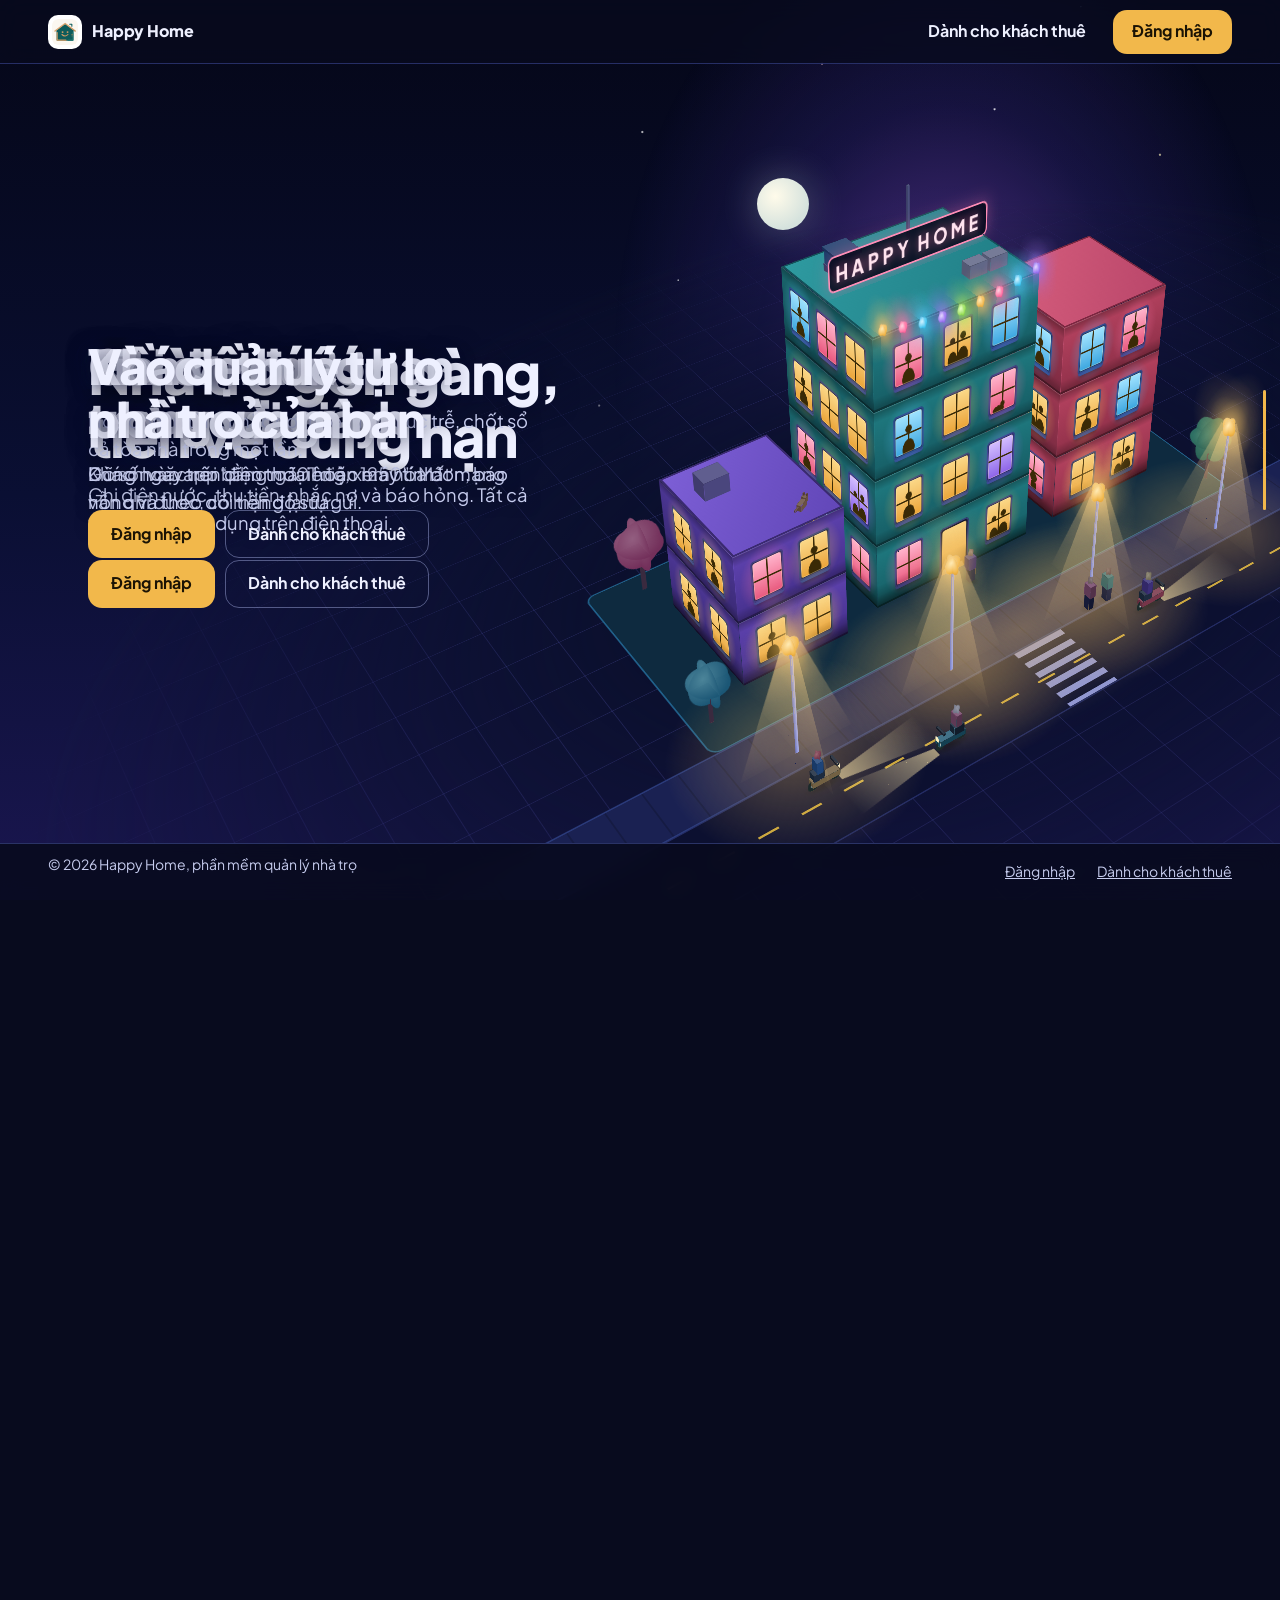
==== commit ad0c0487: "Trang giới thiệu: cuộn tới cuối không còn bị lệch (chân trang nổi ở đáy thay vì đẩy cả khung cảnh lê" ====
--- a/gioi-thieu/index.html
+++ b/gioi-thieu/index.html
@@ -15,7 +15,7 @@
   <link rel="preconnect" href="https://fonts.googleapis.com">
   <link rel="preconnect" href="https://fonts.gstatic.com" crossorigin>
   <link href="https://fonts.googleapis.com/css2?family=Plus+Jakarta+Sans:wght@400..800&display=swap" rel="stylesheet">
-  <link rel="stylesheet" href="gioi-thieu.css?v=32">
+  <link rel="stylesheet" href="gioi-thieu.css?v=33">
 </head>
 <body>
   <header class="nav">
--- a/gioi-thieu/gioi-thieu.css
+++ b/gioi-thieu/gioi-thieu.css
@@ -388,3 +388,20 @@
 }
 .foot nav { display: flex; flex-wrap: wrap; gap: 4px 22px; }
 .foot a { display: inline-flex; align-items: center; min-height: 44px; }
+
+/* Khi cảnh cuộn chạy: chân trang KHÔNG nằm trong dòng chảy nữa. Nếu nằm, đoạn cuộn cuối cùng (bằng đúng chiều cao chân trang)
+   đẩy cả khung cảnh lên theo, chữ kết bị thanh trên che mất đầu và khu nhà bị cắt đỉnh. Cho nó nổi ở đáy, hiện ra cùng lời mời cuối;
+   trang dừng đúng ở khung đêm có bảng hiệu. Trình duyệt chưa hỗ trợ hoặc bật "giảm chuyển động" thì giữ chân trang như thường. */
+@media (prefers-reduced-motion: no-preference) {
+  @supports (animation-timeline: scroll()) {
+    .foot {
+      position: fixed; left: 0; right: 0; bottom: 0; z-index: 4; font-size: 14px;
+      padding-top: 10px; padding-bottom: calc(10px + env(safe-area-inset-bottom, 0px));
+      background: rgba(8, 11, 30, .9); -webkit-backdrop-filter: blur(10px); backdrop-filter: blur(10px);
+      animation: foot-in linear both; animation-timeline: scroll(root); animation-range: calc(262 * var(--sv)) calc(296 * var(--sv));
+    }
+    .foot a { min-height: 36px; }
+    @keyframes foot-in { 0% { opacity: 0; visibility: hidden; transform: translateY(14px); } 6%, 100% { opacity: 1; visibility: visible; transform: none; } }
+    @media (max-width: 640px) { .foot { justify-content: center; } .foot > span { display: none; } }
+  }
+}
